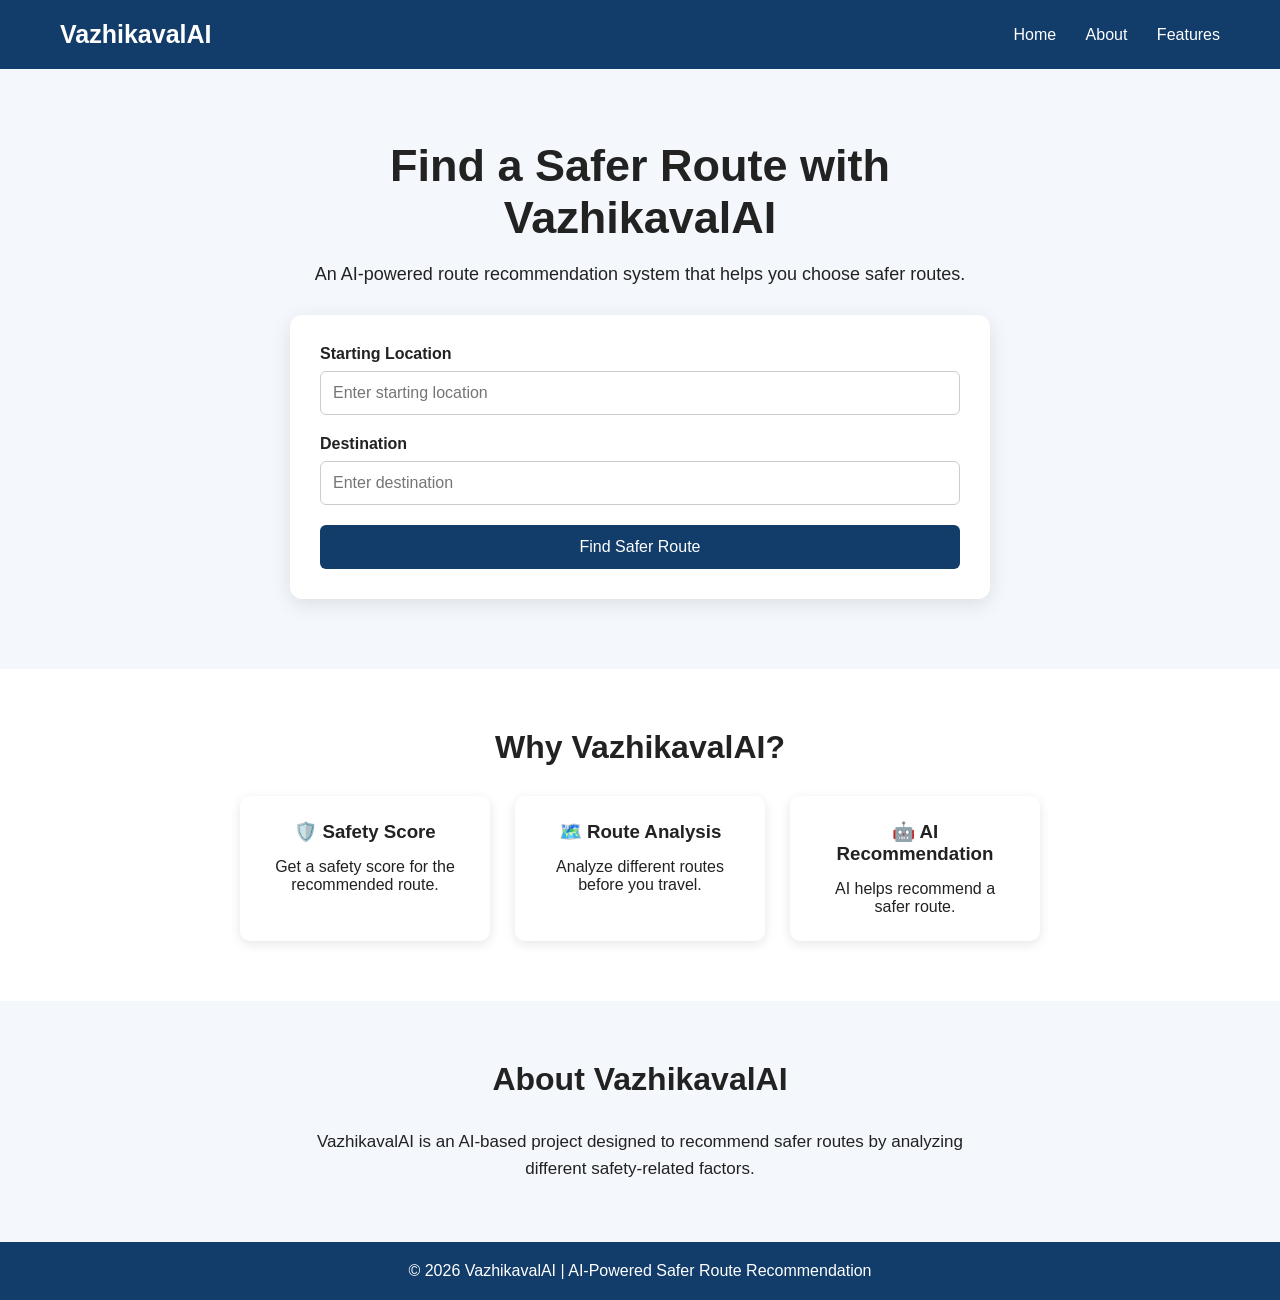
==== frontend/index.html @ e4e44d48 "Added VazhikavalAI frontend" ====
<!DOCTYPE html>
<html lang="en">
<head>
    <meta charset="UTF-8">
    <meta name="viewport" content="width=device-width, initial-scale=1.0">

    <title>VazhikavalAI - Safer Route Finder</title>

    <!-- Connect CSS -->
    <link rel="stylesheet" href="style.css">
</head>

<body>

    <!-- Header -->
    <header>
        <div class="logo">VazhikavalAI</div>

        <nav>
            <a href="#home">Home</a>
            <a href="#about">About</a>
            <a href="#features">Features</a>
        </nav>
    </header>


    <!-- Home Section -->
    <section id="home" class="hero">

        <div class="hero-content">

            <h1>Find a Safer Route with VazhikavalAI</h1>

            <p>
                An AI-powered route recommendation system
                that helps you choose safer routes.
            </p>

            <!-- Location Form -->
            <div class="route-box">

                <label for="start">Starting Location</label>

                <input
                    type="text"
                    id="start"
                    placeholder="Enter starting location"
                >

                <label for="destination">Destination</label>

                <input
                    type="text"
                    id="destination"
                    placeholder="Enter destination"
                >

                <button onclick="findRoute()">
                    Find Safer Route
                </button>

            </div>

        </div>

    </section>


    <!-- Features Section -->
    <section id="features">

        <h2>Why VazhikavalAI?</h2>

        <div class="features-container">

            <div class="feature">
                <h3>🛡️ Safety Score</h3>
                <p>
                    Get a safety score for the recommended route.
                </p>
            </div>

            <div class="feature">
                <h3>🗺️ Route Analysis</h3>
                <p>
                    Analyze different routes before you travel.
                </p>
            </div>

            <div class="feature">
                <h3>🤖 AI Recommendation</h3>
                <p>
                    AI helps recommend a safer route.
                </p>
            </div>

        </div>

    </section>


    <!-- About Section -->
    <section id="about">

        <h2>About VazhikavalAI</h2>

        <p>
            VazhikavalAI is an AI-based project designed to
            recommend safer routes by analyzing different
            safety-related factors.
        </p>

    </section>


    <!-- Footer -->
    <footer>

        <p>
            © 2026 VazhikavalAI | AI-Powered Safer Route Recommendation
        </p>

    </footer>


    <!-- Connect JavaScript -->
    <script src="script.js"></script>

</body>
</html>
---- frontend/style.css ----
/* Basic reset */
* {
    margin: 0;
    padding: 0;
    box-sizing: border-box;
}

/* Page */
body {
    font-family: Arial, sans-serif;
    background: #f4f7fb;
    color: #222;
}

/* Header */
header {
    display: flex;
    justify-content: space-between;
    align-items: center;
    padding: 20px 60px;
    background: #123c69;
    color: white;
}

.logo {
    font-size: 25px;
    font-weight: bold;
}

nav a {
    color: white;
    text-decoration: none;
    margin-left: 25px;
}

/* Hero section */
.hero {
    min-height: 600px;
    display: flex;
    justify-content: center;
    align-items: center;
    text-align: center;
    padding: 40px 20px;
}

.hero-content {
    max-width: 700px;
}

.hero h1 {
    font-size: 45px;
    margin-bottom: 20px;
}

.hero p {
    font-size: 18px;
    margin-bottom: 30px;
}

/* Route box */
.route-box {
    background: white;
    padding: 30px;
    border-radius: 12px;
    box-shadow: 0 5px 20px rgba(0, 0, 0, 0.1);
    text-align: left;
}

.route-box label {
    display: block;
    margin-bottom: 8px;
    font-weight: bold;
}

.route-box input {
    width: 100%;
    padding: 12px;
    margin-bottom: 20px;
    border: 1px solid #ccc;
    border-radius: 6px;
    font-size: 16px;
}

.route-box button {
    width: 100%;
    padding: 13px;
    background: #123c69;
    color: white;
    border: none;
    border-radius: 6px;
    font-size: 16px;
    cursor: pointer;
}

.route-box button:hover {
    background: #0d2d4f;
}

/* Features */
#features {
    padding: 60px 40px;
    text-align: center;
    background: white;
}

#features h2,
#about h2 {
    font-size: 32px;
    margin-bottom: 30px;
}

.features-container {
    display: flex;
    justify-content: center;
    gap: 25px;
    flex-wrap: wrap;
}

.feature {
    width: 250px;
    padding: 25px;
    border-radius: 10px;
    box-shadow: 0 3px 12px rgba(0, 0, 0, 0.1);
}

.feature h3 {
    margin-bottom: 15px;
}

/* About */
#about {
    padding: 60px 40px;
    text-align: center;
}

#about p {
    max-width: 700px;
    margin: auto;
    font-size: 17px;
    line-height: 1.6;
}

/* Footer */
footer {
    text-align: center;
    padding: 20px;
    background: #123c69;
    color: white;
}

/* Mobile */
@media (max-width: 600px) {

    header {
        padding: 20px;
        flex-direction: column;
        gap: 15px;
    }

    .hero h1 {
        font-size: 32px;
    }

    .features-container {
        flex-direction: column;
        align-items: center;
    }
}
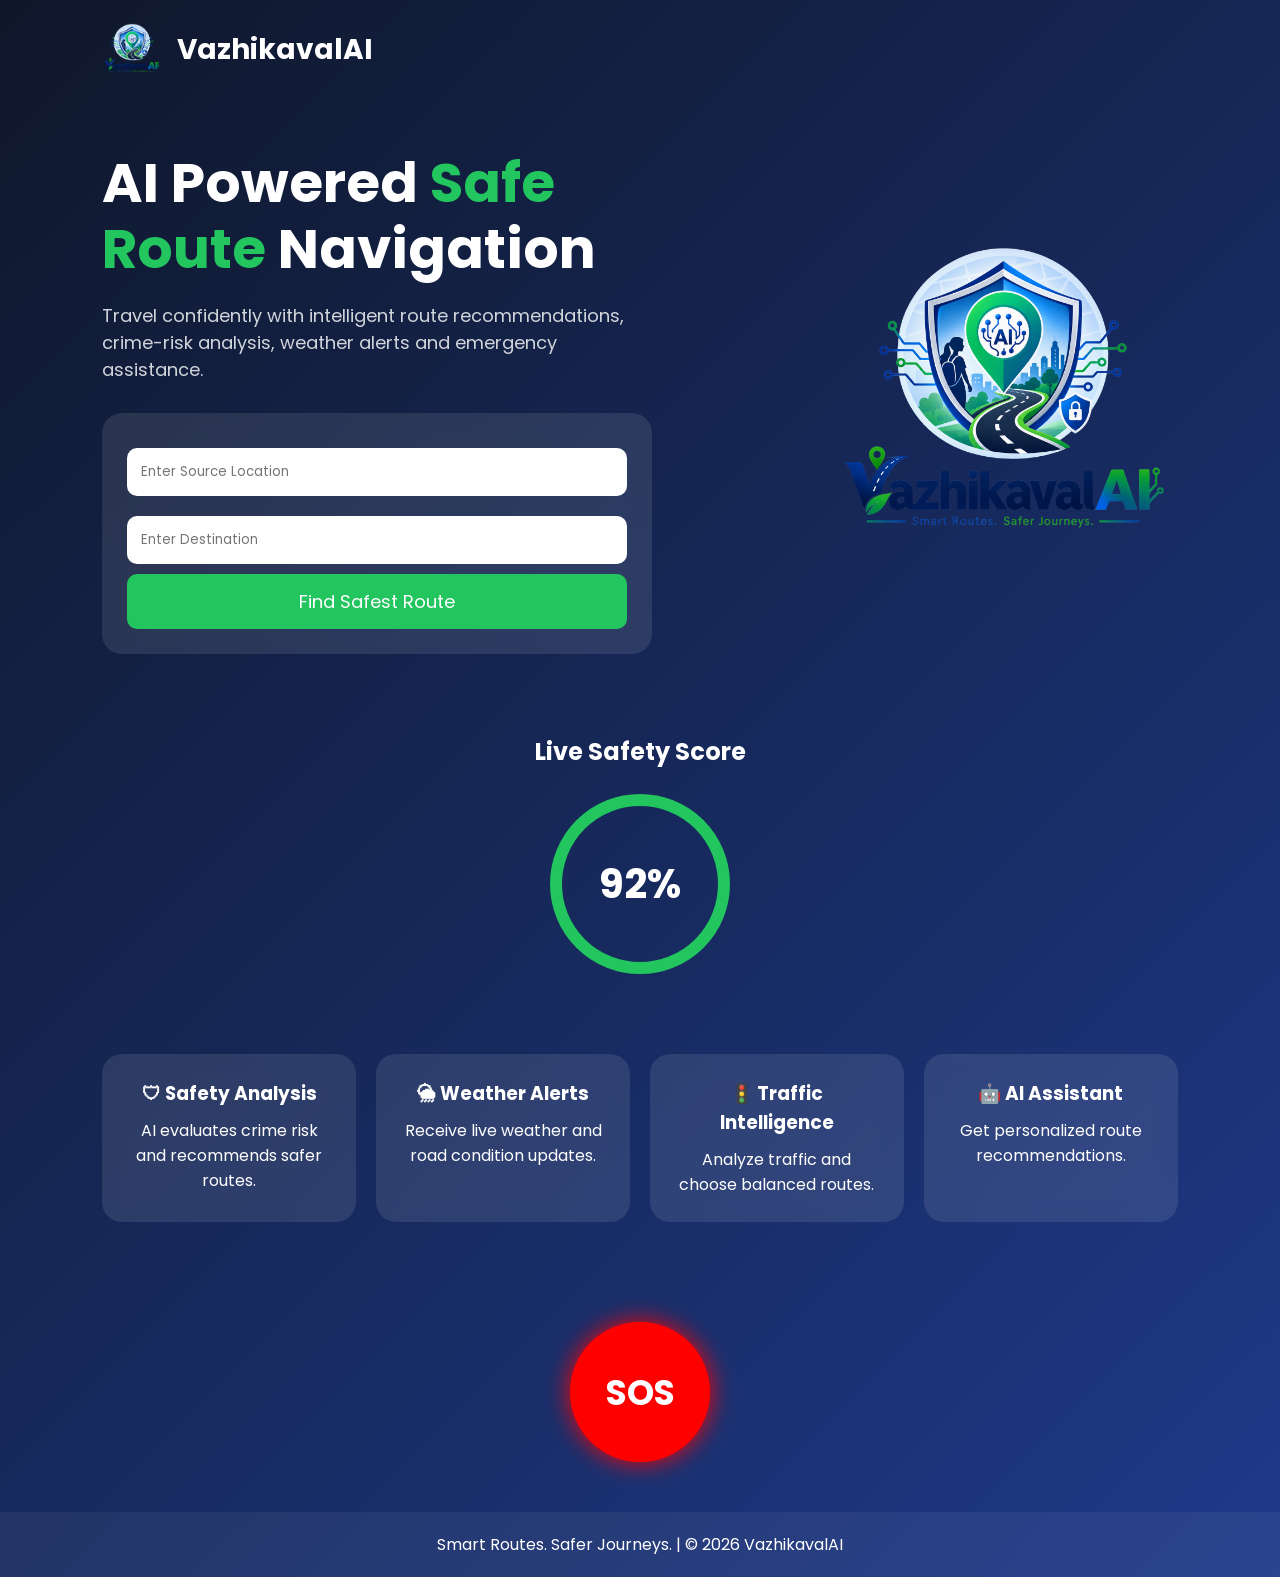
==== commit 2d564ef8: "Added logo and updated frontend" ====
--- a/frontend/index.html
+++ b/frontend/index.html
@@ -1,130 +1,265 @@
 <!DOCTYPE html>
 <html lang="en">
 <head>
-    <meta charset="UTF-8">
-    <meta name="viewport" content="width=device-width, initial-scale=1.0">
-
-    <title>VazhikavalAI - Safer Route Finder</title>
-
-    <!-- Connect CSS -->
-    <link rel="stylesheet" href="style.css">
+<meta charset="UTF-8">
+<meta name="viewport" content="width=device-width, initial-scale=1.0">
+<title>VazhikavalAI</title>
+
+<link href="https://fonts.googleapis.com/css2?family=Poppins:wght@300;400;500;600;700&display=swap" rel="stylesheet">
+
+<style>
+*{
+    margin:0;
+    padding:0;
+    box-sizing:border-box;
+    font-family:'Poppins',sans-serif;
+}
+
+body{
+    background:linear-gradient(135deg,#0f172a,#1e3a8a);
+    min-height:100vh;
+    color:white;
+}
+
+.navbar{
+    display:flex;
+    justify-content:space-between;
+    align-items:center;
+    padding:20px 8%;
+}
+
+.logo-section{
+    display:flex;
+    align-items:center;
+    gap:15px;
+}
+
+.logo-section img{
+    width:60px;
+}
+
+.logo-section h2{
+    font-size:28px;
+}
+
+.hero{
+    display:flex;
+    justify-content:space-between;
+    align-items:center;
+    padding:50px 8%;
+    flex-wrap:wrap;
+}
+
+.left{
+    max-width:550px;
+}
+
+.left h1{
+    font-size:55px;
+    line-height:1.2;
+}
+
+.left span{
+    color:#22c55e;
+}
+
+.left p{
+    margin-top:20px;
+    font-size:18px;
+    color:#d1d5db;
+}
+
+.search-box{
+    margin-top:30px;
+    background:rgba(255,255,255,0.1);
+    backdrop-filter:blur(10px);
+    padding:25px;
+    border-radius:20px;
+}
+
+.search-box input{
+    width:100%;
+    padding:14px;
+    margin:10px 0;
+    border:none;
+    border-radius:10px;
+}
+
+.search-box button{
+    width:100%;
+    padding:14px;
+    border:none;
+    border-radius:10px;
+    background:#22c55e;
+    color:white;
+    font-size:18px;
+    cursor:pointer;
+}
+
+.right img{
+    width:350px;
+    animation:float 3s ease-in-out infinite;
+}
+
+@keyframes float{
+    0%,100%{
+        transform:translateY(0);
+    }
+    50%{
+        transform:translateY(-15px);
+    }
+}
+
+.features{
+    display:grid;
+    grid-template-columns:repeat(auto-fit,minmax(250px,1fr));
+    gap:20px;
+    padding:50px 8%;
+}
+
+.card{
+    background:rgba(255,255,255,0.1);
+    backdrop-filter:blur(10px);
+    border-radius:20px;
+    padding:25px;
+    text-align:center;
+}
+
+.card h3{
+    margin-bottom:10px;
+}
+
+.safety{
+    text-align:center;
+    padding:30px;
+}
+
+.score{
+    width:180px;
+    height:180px;
+    border-radius:50%;
+    border:12px solid #22c55e;
+    margin:auto;
+    display:flex;
+    justify-content:center;
+    align-items:center;
+    font-size:40px;
+    font-weight:bold;
+}
+
+.sos{
+    text-align:center;
+    margin:50px;
+}
+
+.sos button{
+    width:140px;
+    height:140px;
+    border-radius:50%;
+    border:none;
+    background:red;
+    color:white;
+    font-size:35px;
+    font-weight:bold;
+    cursor:pointer;
+    box-shadow:0 0 25px red;
+}
+
+footer{
+    text-align:center;
+    padding:20px;
+    margin-top:30px;
+    background:rgba(255,255,255,0.05);
+}
+
+@media(max-width:768px){
+.hero{
+    text-align:center;
+    justify-content:center;
+}
+
+.left h1{
+    font-size:38px;
+}
+
+.right img{
+    width:250px;
+    margin-top:30px;
+}
+}
+</style>
 </head>
-
 <body>
 
-    <!-- Header -->
-    <header>
-        <div class="logo">VazhikavalAI</div>
-
-        <nav>
-            <a href="#home">Home</a>
-            <a href="#about">About</a>
-            <a href="#features">Features</a>
-        </nav>
-    </header>
-
-
-    <!-- Home Section -->
-    <section id="home" class="hero">
-
-        <div class="hero-content">
-
-            <h1>Find a Safer Route with VazhikavalAI</h1>
-
-            <p>
-                An AI-powered route recommendation system
-                that helps you choose safer routes.
-            </p>
-
-            <!-- Location Form -->
-            <div class="route-box">
-
-                <label for="start">Starting Location</label>
-
-                <input
-                    type="text"
-                    id="start"
-                    placeholder="Enter starting location"
-                >
-
-                <label for="destination">Destination</label>
-
-                <input
-                    type="text"
-                    id="destination"
-                    placeholder="Enter destination"
-                >
-
-                <button onclick="findRoute()">
-                    Find Safer Route
-                </button>
-
-            </div>
-
-        </div>
-
-    </section>
-
-
-    <!-- Features Section -->
-    <section id="features">
-
-        <h2>Why VazhikavalAI?</h2>
-
-        <div class="features-container">
-
-            <div class="feature">
-                <h3>🛡️ Safety Score</h3>
-                <p>
-                    Get a safety score for the recommended route.
-                </p>
-            </div>
-
-            <div class="feature">
-                <h3>🗺️ Route Analysis</h3>
-                <p>
-                    Analyze different routes before you travel.
-                </p>
-            </div>
-
-            <div class="feature">
-                <h3>🤖 AI Recommendation</h3>
-                <p>
-                    AI helps recommend a safer route.
-                </p>
-            </div>
-
-        </div>
-
-    </section>
-
-
-    <!-- About Section -->
-    <section id="about">
-
-        <h2>About VazhikavalAI</h2>
-
-        <p>
-            VazhikavalAI is an AI-based project designed to
-            recommend safer routes by analyzing different
-            safety-related factors.
-        </p>
-
-    </section>
-
-
-    <!-- Footer -->
-    <footer>
-
-        <p>
-            © 2026 VazhikavalAI | AI-Powered Safer Route Recommendation
-        </p>
-
-    </footer>
-
-
-    <!-- Connect JavaScript -->
-    <script src="script.js"></script>
+<div class="navbar">
+    <div class="logo-section">
+        <img src="logo.png" alt="VazhikavalAI Logo">
+        <h2>VazhikavalAI</h2>
+    </div>
+</div>
+
+<section class="hero">
+
+<div class="left">
+    <h1>AI Powered <span>Safe Route</span> Navigation</h1>
+
+    <p>
+        Travel confidently with intelligent route recommendations,
+        crime-risk analysis, weather alerts and emergency assistance.
+    </p>
+
+    <div class="search-box">
+        <input type="text" placeholder="Enter Source Location">
+        <input type="text" placeholder="Enter Destination">
+        <button>Find Safest Route</button>
+    </div>
+</div>
+
+<div class="right">
+    <img src="logo.png" alt="Logo">
+</div>
+
+</section>
+
+<section class="safety">
+    <h2>Live Safety Score</h2>
+    <br>
+    <div class="score">92%</div>
+</section>
+
+<section class="features">
+
+<div class="card">
+    <h3>🛡 Safety Analysis</h3>
+    <p>AI evaluates crime risk and recommends safer routes.</p>
+</div>
+
+<div class="card">
+    <h3>🌦 Weather Alerts</h3>
+    <p>Receive live weather and road condition updates.</p>
+</div>
+
+<div class="card">
+    <h3>🚦 Traffic Intelligence</h3>
+    <p>Analyze traffic and choose balanced routes.</p>
+</div>
+
+<div class="card">
+    <h3>🤖 AI Assistant</h3>
+    <p>Get personalized route recommendations.</p>
+</div>
+
+</section>
+
+<div class="sos">
+    <button onclick="alert('Emergency Alert Sent!')">
+        SOS
+    </button>
+</div>
+
+<footer>
+    Smart Routes. Safer Journeys. | © 2026 VazhikavalAI
+</footer>
 
 </body>
 </html>
